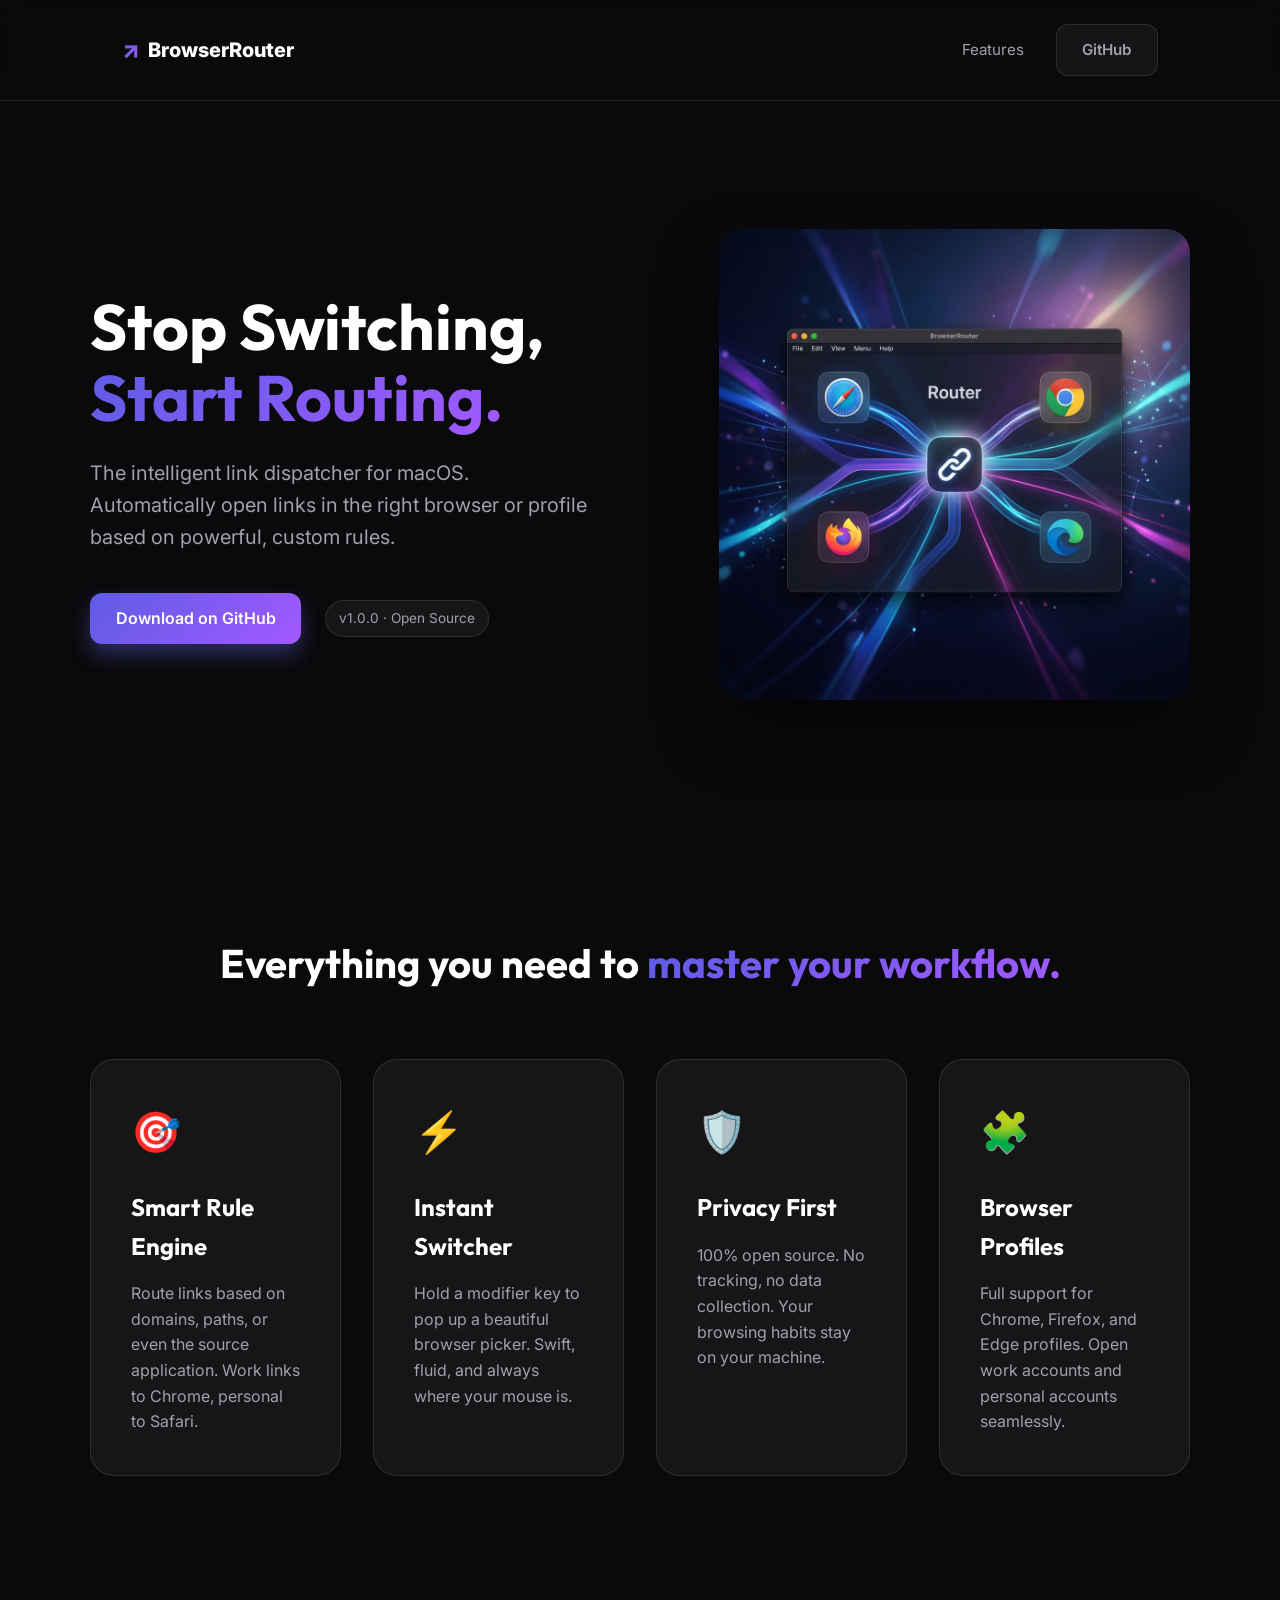
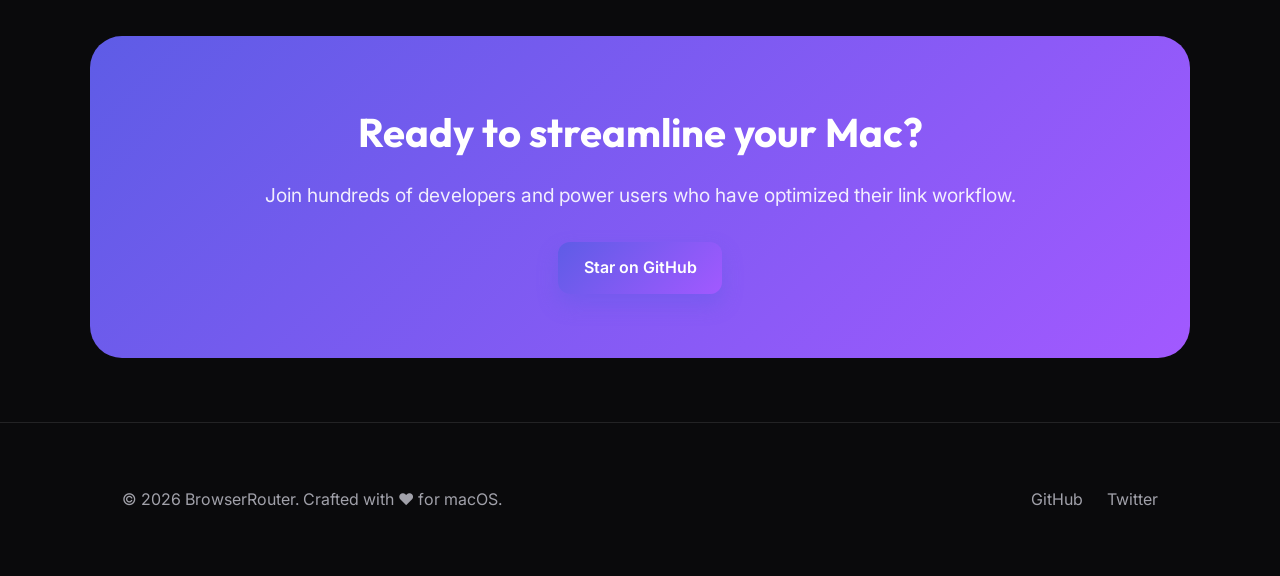
==== website/index.html @ 6621b6cf "Website version 1" ====
<!DOCTYPE html>
<html lang="en">
<head>
    <meta charset="UTF-8">
    <meta name="viewport" content="width=device-width, initial-scale=1.0">
    <title>BrowserRouter - Intelligent Link Routing for macOS</title>
    <meta name="description" content="Stop switching, start routing. BrowserRouter is a powerful macOS utility that automatically distributes links to different browsers based on your rules.">
    <link rel="stylesheet" href="style.css">
    <link rel="preconnect" href="https://fonts.googleapis.com">
    <link rel="preconnect" href="https://fonts.gstatic.com" crossorigin>
    <link href="https://fonts.googleapis.com/css2?family=Inter:wght@400;600;800&family=Outfit:wght@500;700&display=swap" rel="stylesheet">
</head>
<body>
    <header>
        <nav class="container">
            <div class="logo">
                <span class="logo-icon">↗</span>
                <span class="logo-text">BrowserRouter</span>
            </div>
            <div class="nav-links">
                <a href="#features">Features</a>
                <a href="https://github.com/KhalilHsu/browserSwitch" class="btn btn-secondary">GitHub</a>
            </div>
        </nav>
    </header>

    <main>
        <section class="hero container">
            <div class="hero-content">
                <h1>Stop Switching, <span class="gradient-text">Start Routing.</span></h1>
                <p class="lead">The intelligent link dispatcher for macOS. Automatically open links in the right browser or profile based on powerful, custom rules.</p>
                <div class="hero-btns">
                    <a href="https://github.com/KhalilHsu/browserSwitch/releases" class="btn btn-primary">Download on GitHub</a>
                    <span class="version-tag">v1.0.0 · Open Source</span>
                </div>
            </div>
            <div class="hero-image">
                <img src="assets/hero.png" alt="BrowserRouter Concept Illustration" class="floating-img">
            </div>
        </section>

        <section id="features" class="features container">
            <h2 class="section-title">Everything you need to <span class="gradient-text">master your workflow.</span></h2>
            <div class="feature-grid">
                <div class="feature-card">
                    <div class="feature-icon">🎯</div>
                    <h3>Smart Rule Engine</h3>
                    <p>Route links based on domains, paths, or even the source application. Work links to Chrome, personal to Safari.</p>
                </div>
                <div class="feature-card">
                    <div class="feature-icon">⚡</div>
                    <h3>Instant Switcher</h3>
                    <p>Hold a modifier key to pop up a beautiful browser picker. Swift, fluid, and always where your mouse is.</p>
                </div>
                <div class="feature-card">
                    <div class="feature-icon">🛡️</div>
                    <h3>Privacy First</h3>
                    <p>100% open source. No tracking, no data collection. Your browsing habits stay on your machine.</p>
                </div>
                <div class="feature-card">
                    <div class="feature-icon">🧩</div>
                    <h3>Browser Profiles</h3>
                    <p>Full support for Chrome, Firefox, and Edge profiles. Open work accounts and personal accounts seamlessly.</p>
                </div>
            </div>
        </section>

        <section class="cta-banner container">
            <div class="cta-inner">
                <h2>Ready to streamline your Mac?</h2>
                <p>Join hundreds of developers and power users who have optimized their link workflow.</p>
                <a href="https://github.com/KhalilHsu/browserSwitch" class="btn btn-primary">Star on GitHub</a>
            </div>
        </section>
    </main>

    <footer>
        <div class="container footer-content">
            <p>&copy; 2026 BrowserRouter. Crafted with ❤️ for macOS.</p>
            <div class="social-links">
                <a href="https://github.com/KhalilHsu/browserSwitch">GitHub</a>
                <a href="#">Twitter</a>
            </div>
        </div>
    </footer>

    <script src="script.js"></script>
</body>
</html>
---- website/style.css ----
:root {
    --primary: #5e5ce6;
    --primary-glow: rgba(94, 92, 230, 0.4);
    --bg-dark: #0a0a0c;
    --card-bg: rgba(255, 255, 255, 0.05);
    --text-main: #ffffff;
    --text-dim: #a1a1aa;
    --accent-gradient: linear-gradient(135deg, #5e5ce6 0%, #a259ff 100%);
    --glass-border: rgba(255, 255, 255, 0.1);
}

* {
    margin: 0;
    padding: 0;
    box-sizing: border-box;
}

body {
    font-family: 'Inter', -apple-system, BlinkMacSystemFont, sans-serif;
    background-color: var(--bg-dark);
    color: var(--text-main);
    line-height: 1.6;
    overflow-x: hidden;
}

h1, h2, h3 {
    font-family: 'Outfit', sans-serif;
    font-weight: 700;
}

.container {
    max-width: 1100px;
    margin: 0 auto;
    padding: 0 2rem;
}

/* Header & Nav */
header {
    padding: 1.5rem 0;
    position: sticky;
    top: 0;
    z-index: 100;
    background: rgba(10, 10, 12, 0.8);
    backdrop-filter: blur(12px);
    border-bottom: 1px solid var(--glass-border);
}

nav {
    display: flex;
    justify-content: space-between;
    align-items: center;
}

.logo {
    display: flex;
    align-items: center;
    gap: 0.5rem;
    font-weight: 800;
    font-size: 1.25rem;
}

.logo-icon {
    background: var(--accent-gradient);
    -webkit-background-clip: text;
    -webkit-text-fill-color: transparent;
    font-size: 1.5rem;
}

.nav-links {
    display: flex;
    align-items: center;
    gap: 2rem;
}

.nav-links a {
    color: var(--text-dim);
    text-decoration: none;
    font-size: 0.95rem;
    transition: color 0.3s;
}

.nav-links a:hover {
    color: var(--text-main);
}

/* Buttons */
.btn {
    padding: 0.8rem 1.6rem;
    border-radius: 12px;
    font-weight: 600;
    text-decoration: none;
    transition: all 0.3s cubic-bezier(0.4, 0, 0.2, 1);
    display: inline-block;
}

.btn-primary {
    background: var(--accent-gradient);
    color: white;
    box-shadow: 0 10px 20px var(--primary-glow);
}

.btn-primary:hover {
    transform: translateY(-2px);
    box-shadow: 0 15px 30px var(--primary-glow);
}

.btn-secondary {
    background: var(--card-bg);
    border: 1px solid var(--glass-border);
    color: white;
}

.btn-secondary:hover {
    background: rgba(255, 255, 255, 0.1);
}

/* Hero Section */
.hero {
    display: grid;
    grid-template-columns: 1.2fr 1fr;
    align-items: center;
    gap: 4rem;
    padding: 8rem 0;
}

.hero h1 {
    font-size: 4rem;
    line-height: 1.1;
    margin-bottom: 1.5rem;
}

.gradient-text {
    background: var(--accent-gradient);
    -webkit-background-clip: text;
    -webkit-text-fill-color: transparent;
}

.lead {
    font-size: 1.25rem;
    color: var(--text-dim);
    margin-bottom: 2.5rem;
    max-width: 500px;
}

.hero-btns {
    display: flex;
    align-items: center;
    gap: 1.5rem;
}

.version-tag {
    font-size: 0.85rem;
    color: var(--text-dim);
    background: var(--card-bg);
    padding: 0.4rem 0.8rem;
    border-radius: 20px;
    border: 1px solid var(--glass-border);
}

.hero-image img {
    width: 100%;
    border-radius: 24px;
    box-shadow: 0 30px 60px rgba(0,0,0,0.5);
}

.floating-img {
    animation: float 6s ease-in-out infinite;
}

@keyframes float {
    0% { transform: translateY(0px); }
    50% { transform: translateY(-20px); }
    100% { transform: translateY(0px); }
}

/* Features */
.features {
    padding: 6rem 0;
}

.section-title {
    font-size: 2.5rem;
    text-align: center;
    margin-bottom: 4rem;
}

.feature-grid {
    display: grid;
    grid-template-columns: repeat(auto-fit, minmax(250px, 1fr));
    gap: 2rem;
}

.feature-card {
    background: var(--card-bg);
    padding: 2.5rem;
    border-radius: 24px;
    border: 1px solid var(--glass-border);
    transition: all 0.3s;
}

.feature-card:hover {
    background: rgba(255, 255, 255, 0.08);
    border-color: var(--primary);
    transform: translateY(-5px);
}

.feature-icon {
    font-size: 2.5rem;
    margin-bottom: 1.5rem;
}

.feature-card h3 {
    font-size: 1.5rem;
    margin-bottom: 1rem;
}

.feature-card p {
    color: var(--text-dim);
}

/* CTA Banner */
.cta-banner {
    padding: 4rem 0;
}

.cta-inner {
    background: var(--accent-gradient);
    padding: 4rem;
    border-radius: 32px;
    text-align: center;
}

.cta-inner h2 {
    font-size: 2.5rem;
    margin-bottom: 1rem;
}

.cta-inner p {
    margin-bottom: 2rem;
    font-size: 1.2rem;
    opacity: 0.9;
}

/* Footer */
footer {
    padding: 4rem 0;
    border-top: 1px solid var(--glass-border);
    color: var(--text-dim);
}

.footer-content {
    display: flex;
    justify-content: space-between;
    align-items: center;
}

.social-links {
    display: flex;
    gap: 1.5rem;
}

.social-links a {
    color: var(--text-dim);
    text-decoration: none;
    transition: color 0.3s;
}

.social-links a:hover {
    color: var(--text-main);
}

/* Mobile Responsive */
@media (max-width: 768px) {
    .hero {
        grid-template-columns: 1fr;
        text-align: center;
        padding: 4rem 0;
    }
    .hero h1 { font-size: 2.5rem; }
    .lead { margin: 0 auto 2.5rem; }
    .hero-btns { justify-content: center; flex-direction: column; }
    .hero-image { order: -1; }
    .footer-content { flex-direction: column; gap: 1.5rem; text-align: center; }
}
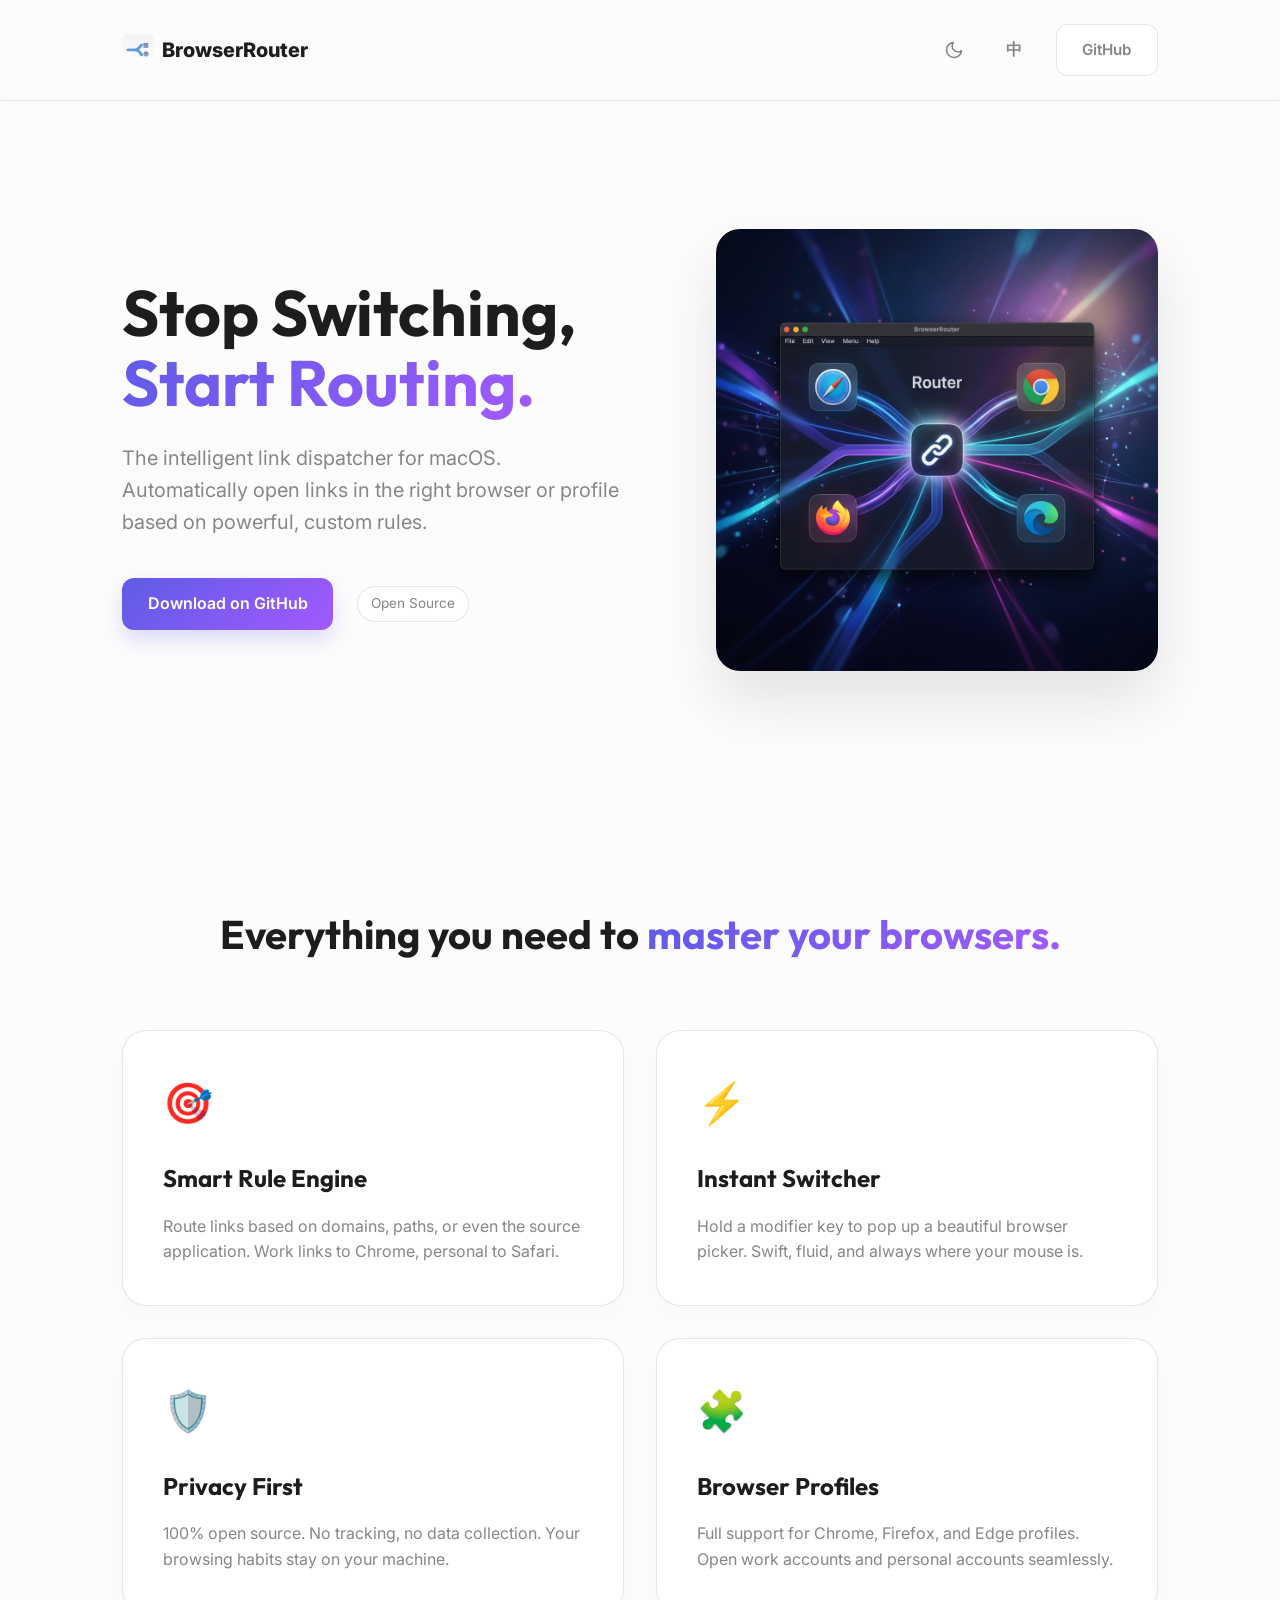
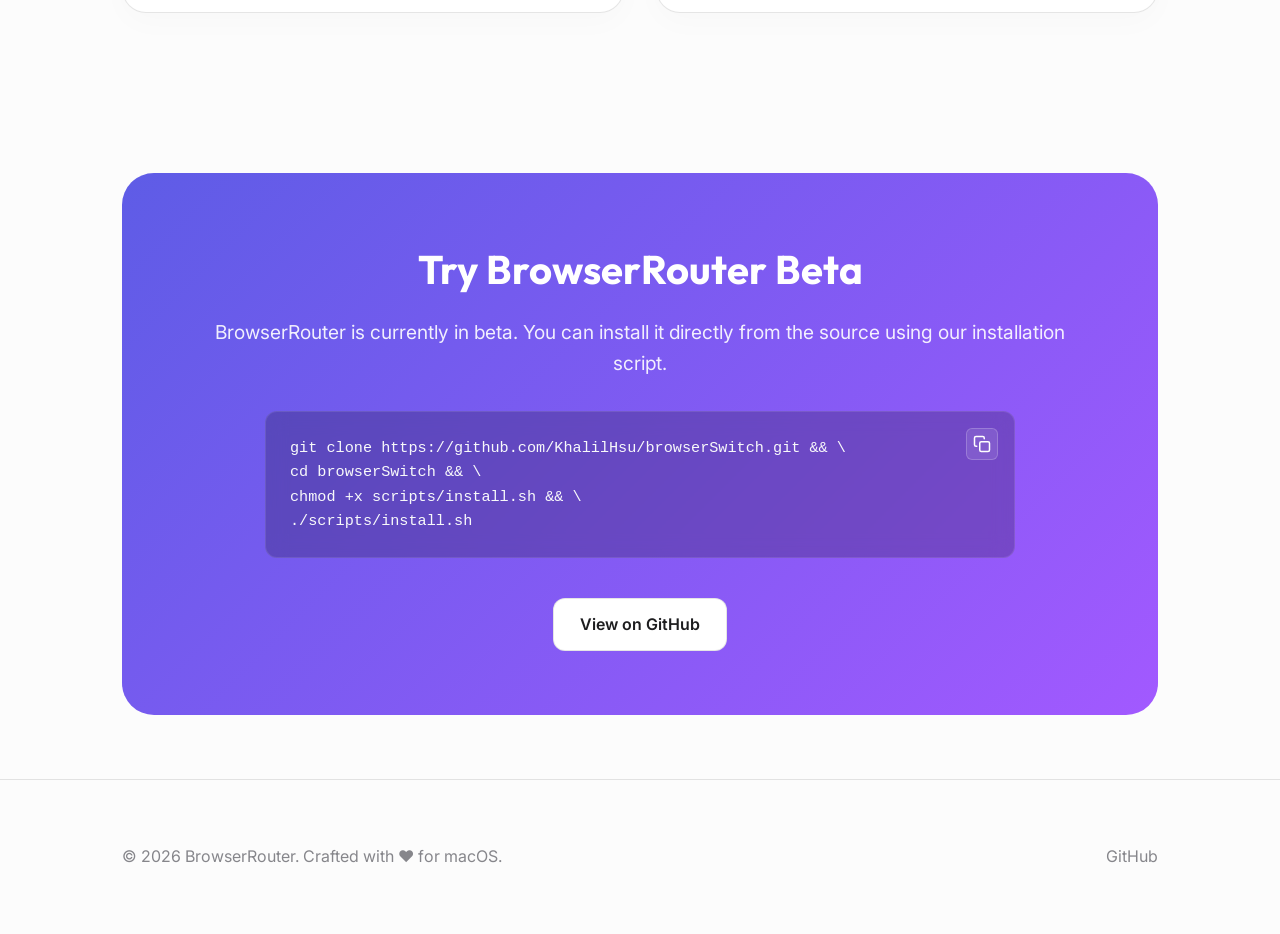
==== commit 33f1a7db: "Update website landing page" ====
--- a/website/index.html
+++ b/website/index.html
@@ -5,7 +5,7 @@
     <meta name="viewport" content="width=device-width, initial-scale=1.0">
     <title>BrowserRouter - Intelligent Link Routing for macOS</title>
     <meta name="description" content="Stop switching, start routing. BrowserRouter is a powerful macOS utility that automatically distributes links to different browsers based on your rules.">
-    <link rel="stylesheet" href="style.css">
+    <link rel="stylesheet" href="style.css?v=16">
     <link rel="preconnect" href="https://fonts.googleapis.com">
     <link rel="preconnect" href="https://fonts.gstatic.com" crossorigin>
     <link href="https://fonts.googleapis.com/css2?family=Inter:wght@400;600;800&family=Outfit:wght@500;700&display=swap" rel="stylesheet">
@@ -14,11 +14,15 @@
     <header>
         <nav class="container">
             <div class="logo">
-                <span class="logo-icon">↗</span>
+                <img src="assets/app-icon.png" alt="BrowserRouter Icon" class="logo-img">
                 <span class="logo-text">BrowserRouter</span>
             </div>
             <div class="nav-links">
-                <a href="#features">Features</a>
+                <button id="theme-toggle" class="control-btn" title="Toggle Theme">
+                    <svg id="moon-icon" xmlns="http://www.w3.org/2000/svg" width="20" height="20" viewBox="0 0 24 24" fill="none" stroke="currentColor" stroke-width="2" stroke-linecap="round" stroke-linejoin="round"><path d="M21 12.79A9 9 0 1 1 11.21 3 7 7 0 0 0 21 12.79z"></path></svg>
+                    <svg id="sun-icon" xmlns="http://www.w3.org/2000/svg" width="20" height="20" viewBox="0 0 24 24" fill="none" stroke="currentColor" stroke-width="2" stroke-linecap="round" stroke-linejoin="round" style="display: none;"><circle cx="12" cy="12" r="5"></circle><line x1="12" y1="1" x2="12" y2="3"></line><line x1="12" y1="21" x2="12" y2="23"></line><line x1="4.22" y1="4.22" x2="5.64" y2="5.64"></line><line x1="18.36" y1="18.36" x2="19.78" y2="19.78"></line><line x1="1" y1="12" x2="3" y2="12"></line><line x1="21" y1="12" x2="23" y2="12"></line><line x1="4.22" y1="19.78" x2="5.64" y2="18.36"></line><line x1="18.36" y1="5.64" x2="19.78" y2="4.22"></line></svg>
+                </button>
+                <button id="lang-toggle" class="control-btn lang-btn" title="Toggle Language">中</button>
                 <a href="https://github.com/KhalilHsu/browserSwitch" class="btn btn-secondary">GitHub</a>
             </div>
         </nav>
@@ -27,11 +31,11 @@
     <main>
         <section class="hero container">
             <div class="hero-content">
-                <h1>Stop Switching, <span class="gradient-text">Start Routing.</span></h1>
-                <p class="lead">The intelligent link dispatcher for macOS. Automatically open links in the right browser or profile based on powerful, custom rules.</p>
+                <h1><span data-i18n="hero-title">Stop Switching,</span> <span class="gradient-text" data-i18n="hero-title-gradient">Start Routing.</span></h1>
+                <p class="lead" data-i18n="hero-desc">The intelligent link dispatcher for macOS. Automatically open links in the right browser or profile based on powerful, custom rules.</p>
                 <div class="hero-btns">
-                    <a href="https://github.com/KhalilHsu/browserSwitch/releases" class="btn btn-primary">Download on GitHub</a>
-                    <span class="version-tag">v1.0.0 · Open Source</span>
+                    <a href="https://github.com/KhalilHsu/browserSwitch/releases" class="btn btn-primary" data-i18n="hero-cta">Download on GitHub</a>
+                    <span class="version-tag" data-i18n="hero-tag">Open Source</span>
                 </div>
             </div>
             <div class="hero-image">
@@ -40,50 +44,58 @@
         </section>
 
         <section id="features" class="features container">
-            <h2 class="section-title">Everything you need to <span class="gradient-text">master your workflow.</span></h2>
+            <h2 class="section-title"><span data-i18n="feature-title">Everything you need to</span> <span class="gradient-text" data-i18n="feature-title-gradient">master your workflow.</span></h2>
             <div class="feature-grid">
                 <div class="feature-card">
                     <div class="feature-icon">🎯</div>
-                    <h3>Smart Rule Engine</h3>
-                    <p>Route links based on domains, paths, or even the source application. Work links to Chrome, personal to Safari.</p>
+                    <h3 data-i18n="feat1-title">Smart Rule Engine</h3>
+                    <p data-i18n="feat1-desc">Route links based on domains, paths, or even the source application. Work links to Chrome, personal to Safari.</p>
                 </div>
                 <div class="feature-card">
                     <div class="feature-icon">⚡</div>
-                    <h3>Instant Switcher</h3>
-                    <p>Hold a modifier key to pop up a beautiful browser picker. Swift, fluid, and always where your mouse is.</p>
+                    <h3 data-i18n="feat2-title">Instant Switcher</h3>
+                    <p data-i18n="feat2-desc">Hold a modifier key to pop up a beautiful browser picker. Swift, fluid, and always where your mouse is.</p>
                 </div>
                 <div class="feature-card">
                     <div class="feature-icon">🛡️</div>
-                    <h3>Privacy First</h3>
-                    <p>100% open source. No tracking, no data collection. Your browsing habits stay on your machine.</p>
+                    <h3 data-i18n="feat3-title">Privacy First</h3>
+                    <p data-i18n="feat3-desc">100% open source. No tracking, no data collection. Your browsing habits stay on your machine.</p>
                 </div>
                 <div class="feature-card">
                     <div class="feature-icon">🧩</div>
-                    <h3>Browser Profiles</h3>
-                    <p>Full support for Chrome, Firefox, and Edge profiles. Open work accounts and personal accounts seamlessly.</p>
+                    <h3 data-i18n="feat4-title">Browser Profiles</h3>
+                    <p data-i18n="feat4-desc">Full support for Chrome, Firefox, and Edge profiles. Open work accounts and personal accounts seamlessly.</p>
                 </div>
             </div>
         </section>
 
         <section class="cta-banner container">
             <div class="cta-inner">
-                <h2>Ready to streamline your Mac?</h2>
-                <p>Join hundreds of developers and power users who have optimized their link workflow.</p>
-                <a href="https://github.com/KhalilHsu/browserSwitch" class="btn btn-primary">Star on GitHub</a>
+                <h2 data-i18n="cta-title">Try BrowserRouter Beta</h2>
+                <p data-i18n="cta-desc">BrowserRouter is currently in beta. You can install it directly from the source using our installation script.</p>
+                <div class="code-box">
+                    <button class="copy-btn" title="Copy to clipboard" id="copy-install-cmd">
+                        <svg xmlns="http://www.w3.org/2000/svg" width="18" height="18" viewBox="0 0 24 24" fill="none" stroke="currentColor" stroke-width="2" stroke-linecap="round" stroke-linejoin="round"><rect x="9" y="9" width="13" height="13" rx="2" ry="2"></rect><path d="M5 15H4a2 2 0 0 1-2-2V4a2 2 0 0 1 2-2h9a2 2 0 0 1 2 2v1"></path></svg>
+                    </button>
+                    <code id="install-cmd">git clone https://github.com/KhalilHsu/browserSwitch.git && \
+cd browserSwitch && \
+chmod +x scripts/install.sh && \
+./scripts/install.sh</code>
+                </div>
+                <a href="https://github.com/KhalilHsu/browserSwitch" class="btn btn-secondary" style="margin-top: 1rem;" data-i18n="cta-btn">View on GitHub</a>
             </div>
         </section>
     </main>
 
     <footer>
         <div class="container footer-content">
-            <p>&copy; 2026 BrowserRouter. Crafted with ❤️ for macOS.</p>
+            <p data-i18n="footer-text">&copy; 2026 BrowserRouter. Crafted with ❤️ for macOS.</p>
             <div class="social-links">
                 <a href="https://github.com/KhalilHsu/browserSwitch">GitHub</a>
-                <a href="#">Twitter</a>
             </div>
         </div>
     </footer>
 
-    <script src="script.js"></script>
+    <script src="script.js?v=19"></script>
 </body>
 </html>
--- a/website/style.css
+++ b/website/style.css
@@ -3,10 +3,25 @@
     --primary-glow: rgba(94, 92, 230, 0.4);
     --bg-dark: #0a0a0c;
     --card-bg: rgba(255, 255, 255, 0.05);
+    --card-hover: rgba(255, 255, 255, 0.08);
     --text-main: #ffffff;
     --text-dim: #a1a1aa;
     --accent-gradient: linear-gradient(135deg, #5e5ce6 0%, #a259ff 100%);
     --glass-border: rgba(255, 255, 255, 0.1);
+    --header-bg: rgba(10, 10, 12, 0.8);
+    --shadow-color: rgba(0,0,0,0.5);
+}
+
+:root[data-theme="light"] {
+    --bg-dark: #fcfcfc;
+    --card-bg: #ffffff;
+    --card-hover: #f5f5f7;
+    --text-main: #1d1d1f;
+    --text-dim: #86868b;
+    --glass-border: rgba(0, 0, 0, 0.1);
+    --header-bg: rgba(252, 252, 252, 0.8);
+    --primary-glow: rgba(94, 92, 230, 0.2);
+    --shadow-color: rgba(0,0,0,0.1);
 }
 
 * {
@@ -21,6 +36,7 @@
     color: var(--text-main);
     line-height: 1.6;
     overflow-x: hidden;
+    transition: background-color 0.3s ease, color 0.3s ease;
 }
 
 h1, h2, h3 {
@@ -31,7 +47,8 @@
 .container {
     max-width: 1100px;
     margin: 0 auto;
-    padding: 0 2rem;
+    padding-left: 2rem;
+    padding-right: 2rem;
 }
 
 /* Header & Nav */
@@ -40,9 +57,11 @@
     position: sticky;
     top: 0;
     z-index: 100;
-    background: rgba(10, 10, 12, 0.8);
+    background: var(--header-bg);
     backdrop-filter: blur(12px);
+    -webkit-backdrop-filter: blur(12px);
     border-bottom: 1px solid var(--glass-border);
+    transition: background-color 0.3s ease, border-color 0.3s ease;
 }
 
 nav {
@@ -59,17 +78,16 @@
     font-size: 1.25rem;
 }
 
-.logo-icon {
-    background: var(--accent-gradient);
-    -webkit-background-clip: text;
-    -webkit-text-fill-color: transparent;
-    font-size: 1.5rem;
+.logo-img {
+    width: 32px;
+    height: 32px;
+    object-fit: contain;
 }
 
 .nav-links {
     display: flex;
     align-items: center;
-    gap: 2rem;
+    gap: 1.5rem;
 }
 
 .nav-links a {
@@ -81,6 +99,33 @@
 
 .nav-links a:hover {
     color: var(--text-main);
+}
+
+/* Controls (Theme & Lang) */
+.control-btn {
+    background: transparent;
+    border: none;
+    color: var(--text-dim);
+    cursor: pointer;
+    display: flex;
+    align-items: center;
+    justify-content: center;
+    padding: 0.5rem;
+    border-radius: 8px;
+    transition: all 0.2s;
+}
+
+.control-btn:hover {
+    color: var(--text-main);
+    background: var(--card-bg);
+}
+
+.lang-btn {
+    font-family: 'Outfit', sans-serif;
+    font-weight: 700;
+    font-size: 1rem;
+    width: 36px;
+    height: 36px;
 }
 
 /* Buttons */
@@ -107,11 +152,11 @@
 .btn-secondary {
     background: var(--card-bg);
     border: 1px solid var(--glass-border);
-    color: white;
+    color: var(--text-main);
 }
 
 .btn-secondary:hover {
-    background: rgba(255, 255, 255, 0.1);
+    background: var(--card-hover);
 }
 
 /* Hero Section */
@@ -120,7 +165,8 @@
     grid-template-columns: 1.2fr 1fr;
     align-items: center;
     gap: 4rem;
-    padding: 8rem 0;
+    padding-top: 8rem;
+    padding-bottom: 8rem;
 }
 
 .hero h1 {
@@ -160,7 +206,8 @@
 .hero-image img {
     width: 100%;
     border-radius: 24px;
-    box-shadow: 0 30px 60px rgba(0,0,0,0.5);
+    box-shadow: 0 30px 60px var(--shadow-color);
+    transition: box-shadow 0.3s ease;
 }
 
 .floating-img {
@@ -175,7 +222,8 @@
 
 /* Features */
 .features {
-    padding: 6rem 0;
+    padding-top: 6rem;
+    padding-bottom: 6rem;
 }
 
 .section-title {
@@ -186,7 +234,7 @@
 
 .feature-grid {
     display: grid;
-    grid-template-columns: repeat(auto-fit, minmax(250px, 1fr));
+    grid-template-columns: repeat(2, 1fr);
     gap: 2rem;
 }
 
@@ -196,10 +244,11 @@
     border-radius: 24px;
     border: 1px solid var(--glass-border);
     transition: all 0.3s;
+    box-shadow: 0 10px 30px rgba(0,0,0,0.02);
 }
 
 .feature-card:hover {
-    background: rgba(255, 255, 255, 0.08);
+    background: var(--card-hover);
     border-color: var(--primary);
     transform: translateY(-5px);
 }
@@ -220,7 +269,8 @@
 
 /* CTA Banner */
 .cta-banner {
-    padding: 4rem 0;
+    padding-top: 4rem;
+    padding-bottom: 4rem;
 }
 
 .cta-inner {
@@ -228,6 +278,7 @@
     padding: 4rem;
     border-radius: 32px;
     text-align: center;
+    color: white;
 }
 
 .cta-inner h2 {
@@ -241,6 +292,57 @@
     opacity: 0.9;
 }
 
+.code-box {
+    position: relative;
+    background: rgba(0, 0, 0, 0.2);
+    border: 1px solid rgba(255, 255, 255, 0.1);
+    border-radius: 12px;
+    padding: 1.5rem;
+    padding-right: 3.5rem;
+    margin: 0 auto 1.5rem auto;
+    max-width: 750px;
+    text-align: left;
+    backdrop-filter: blur(10px);
+    -webkit-backdrop-filter: blur(10px);
+}
+
+.code-box code {
+    font-family: ui-monospace, SFMono-Regular, Consolas, "Liberation Mono", Menlo, monospace;
+    font-size: 0.95rem;
+    color: #f8f9fa;
+    white-space: pre-wrap;
+    word-break: break-all;
+    line-height: 1.6;
+    display: block;
+}
+
+.copy-btn {
+    position: absolute;
+    top: 1rem;
+    right: 1rem;
+    background: rgba(255,255,255,0.1);
+    border: 1px solid rgba(255,255,255,0.2);
+    color: white;
+    width: 32px;
+    height: 32px;
+    border-radius: 6px;
+    display: flex;
+    align-items: center;
+    justify-content: center;
+    cursor: pointer;
+    transition: all 0.2s;
+}
+
+.copy-btn:hover {
+    background: rgba(255,255,255,0.2);
+    transform: scale(1.05);
+}
+
+.copy-btn.copied {
+    background: #34c759;
+    border-color: #34c759;
+}
+
 /* Footer */
 footer {
     padding: 4rem 0;
@@ -271,14 +373,62 @@
 
 /* Mobile Responsive */
 @media (max-width: 768px) {
+    .container {
+        padding-left: 1.5rem;
+        padding-right: 1.5rem;
+    }
+    
     .hero {
         grid-template-columns: 1fr;
         text-align: center;
-        padding: 4rem 0;
-    }
-    .hero h1 { font-size: 2.5rem; }
-    .lead { margin: 0 auto 2.5rem; }
-    .hero-btns { justify-content: center; flex-direction: column; }
-    .hero-image { order: -1; }
-    .footer-content { flex-direction: column; gap: 1.5rem; text-align: center; }
-}
+        padding-top: 3rem;
+        padding-bottom: 3rem;
+    }
+    
+    .hero h1 { 
+        font-size: 2.2rem; 
+    }
+    
+    .lead { 
+        margin: 0 auto 2.5rem; 
+        font-size: 1.1rem;
+    }
+    
+    .feature-grid {
+        grid-template-columns: 1fr;
+    }
+    
+    .hero-btns { 
+        justify-content: center; 
+        flex-direction: column; 
+        width: 100%;
+    }
+    
+    .hero-btns .btn {
+        width: 100%;
+        text-align: center;
+    }
+    
+    .hero-image { 
+        order: -1; 
+        margin-bottom: 2rem;
+    }
+    
+    .cta-inner {
+        padding: 2.5rem 1.5rem; /* Drastically reduce padding on mobile to prevent overflow */
+    }
+    
+    .cta-inner h2 {
+        font-size: 1.8rem;
+    }
+    
+    .footer-content { 
+        flex-direction: column; 
+        gap: 1.5rem; 
+        text-align: center; 
+    }
+    
+    .nav-links { 
+        gap: 0.8rem; 
+    }
+}
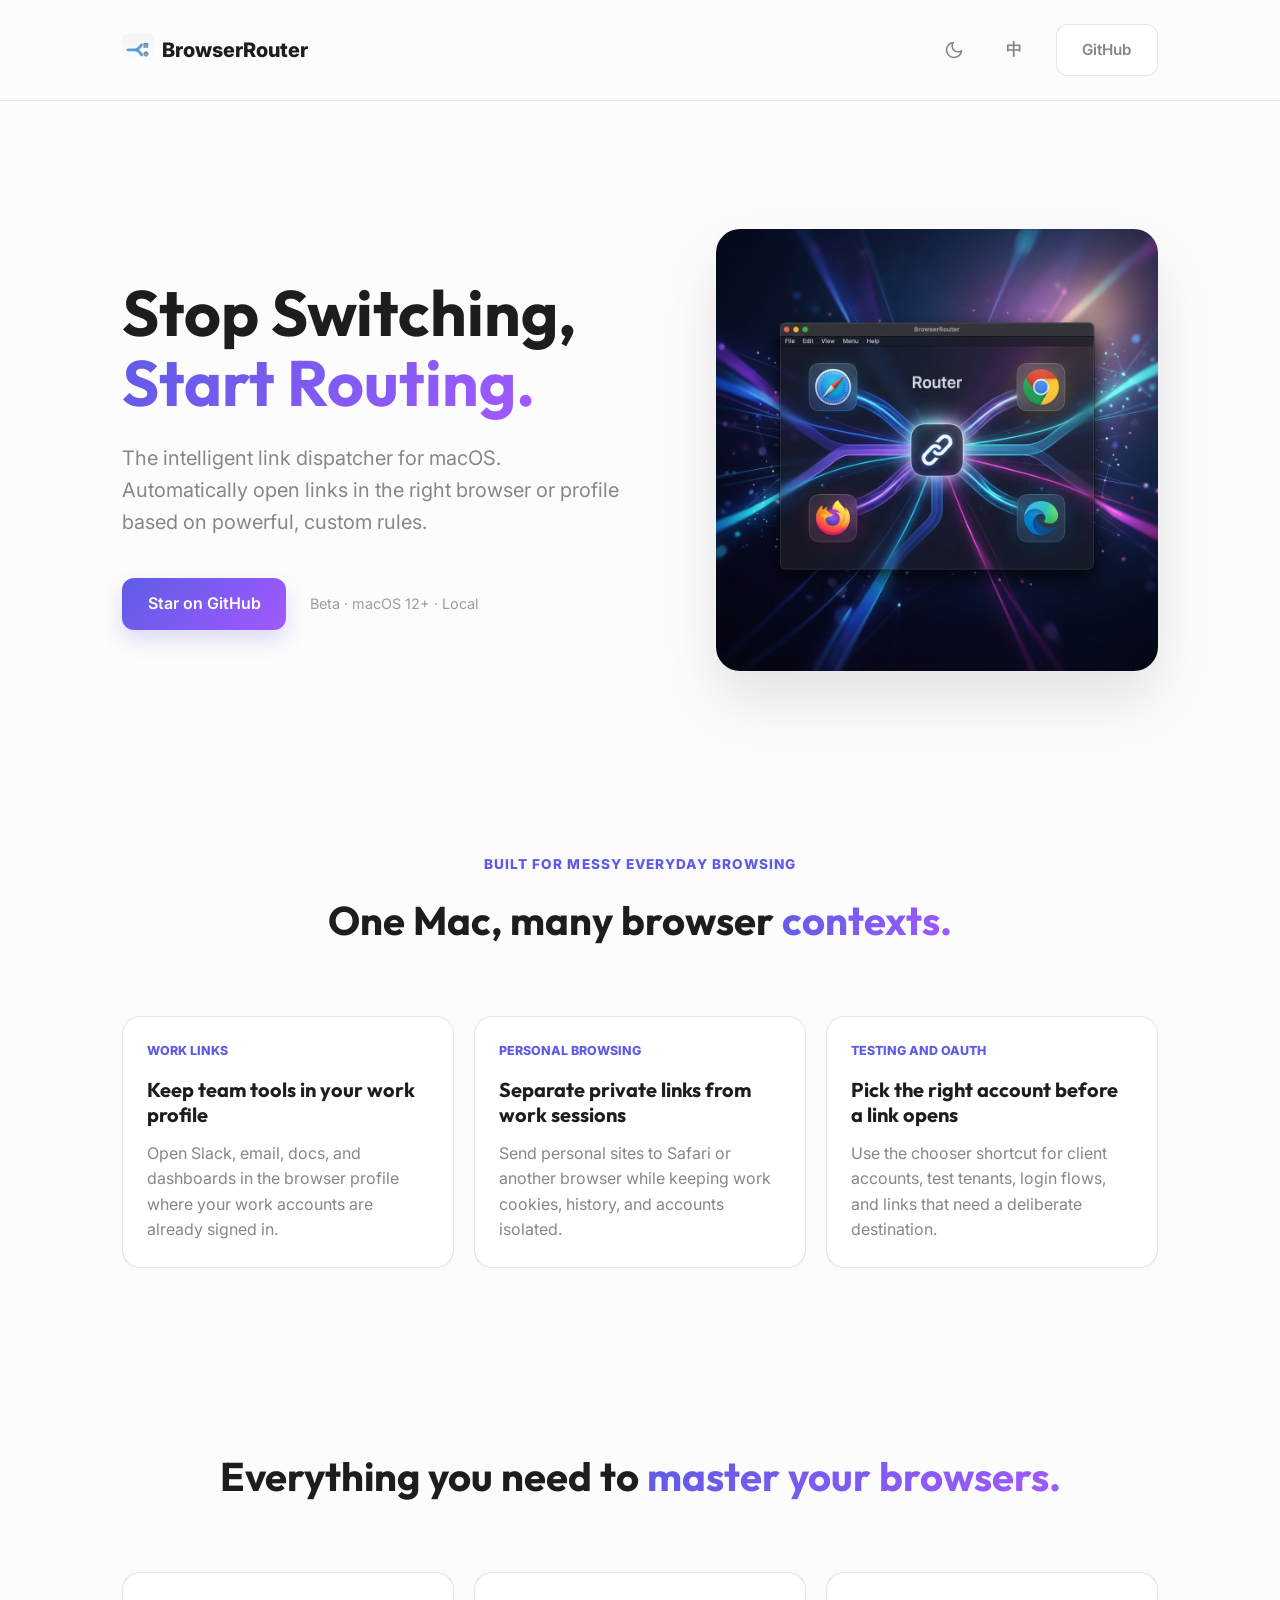
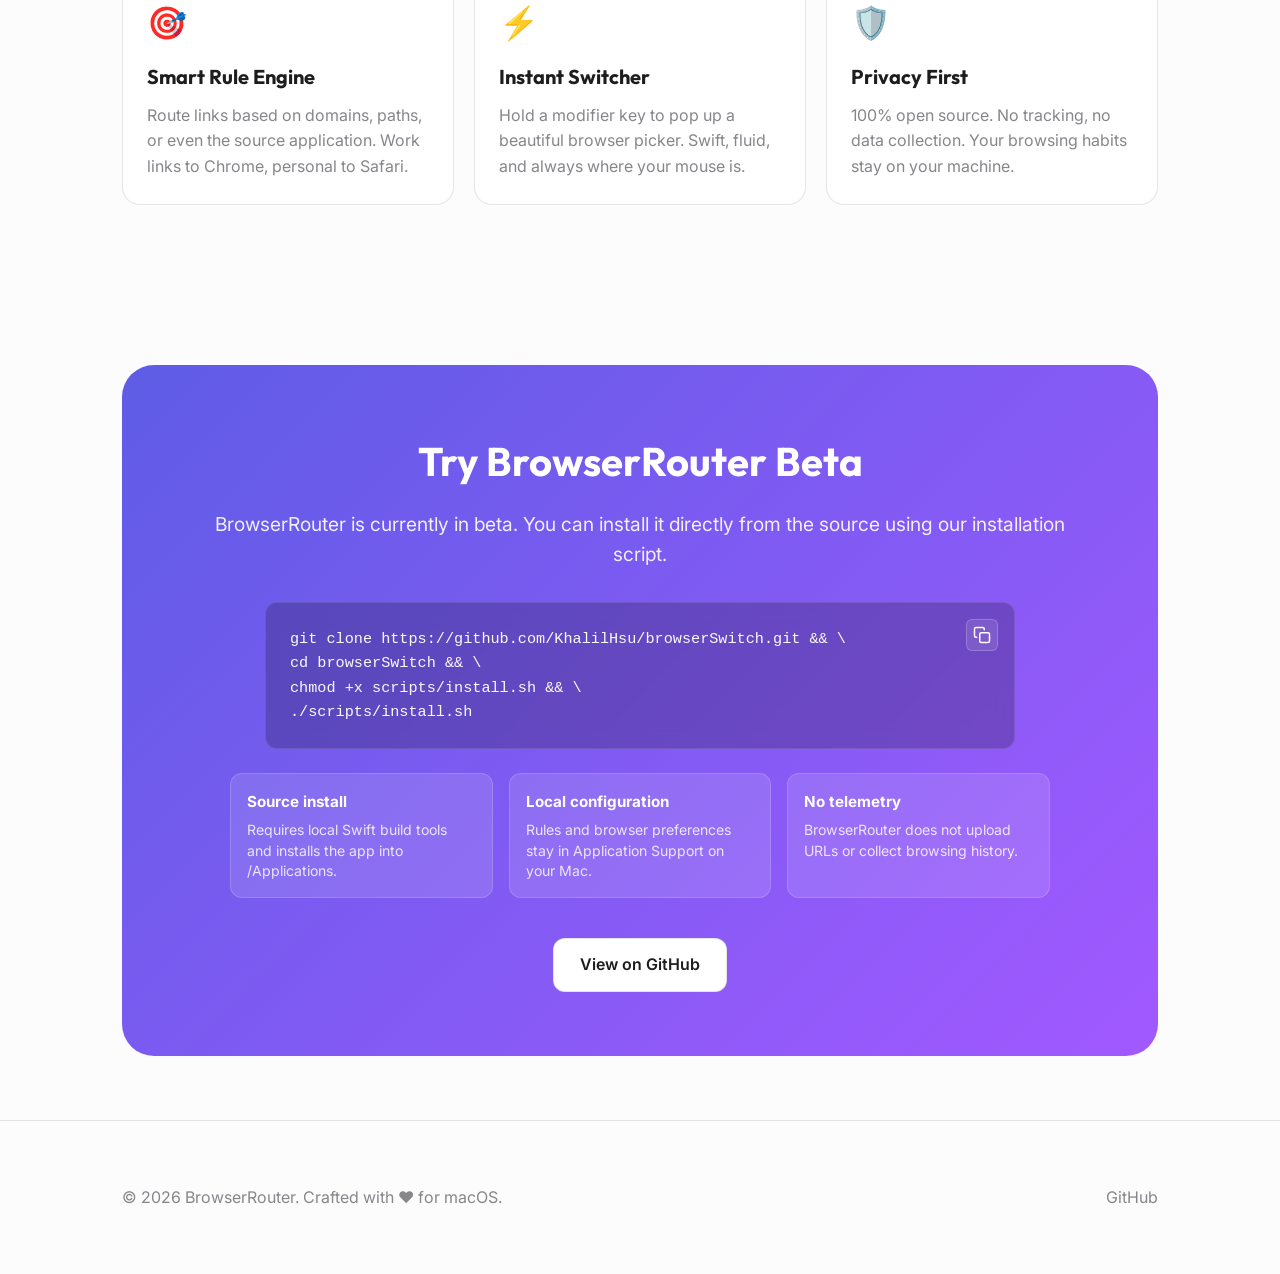
==== commit 9d10a67a: "feat(website): 优化网站 UI 与交互逻辑，新增用例展示与安装说明" ====
--- a/website/index.html
+++ b/website/index.html
@@ -3,12 +3,55 @@
 <head>
     <meta charset="UTF-8">
     <meta name="viewport" content="width=device-width, initial-scale=1.0">
-    <title>BrowserRouter - Intelligent Link Routing for macOS</title>
-    <meta name="description" content="Stop switching, start routing. BrowserRouter is a powerful macOS utility that automatically distributes links to different browsers based on your rules.">
-    <link rel="stylesheet" href="style.css?v=16">
+    <title>BrowserRouter - Route Every Link to the Right Browser on macOS</title>
+    <meta name="description" content="BrowserRouter is a local-first macOS link router that opens work, personal, OAuth, and testing links in the right browser or profile using custom rules.">
+    <meta name="application-name" content="BrowserRouter">
+    <meta name="apple-mobile-web-app-title" content="BrowserRouter">
+    <meta name="theme-color" content="#0a0a0c">
+    <meta name="robots" content="index, follow">
+    <link rel="canonical" href="https://khalilhsu.github.io/browserSwitch/">
+    
+    <!-- Open Graph / Facebook -->
+    <meta property="og:type" content="website">
+    <meta property="og:url" content="https://khalilhsu.github.io/browserSwitch/">
+    <meta property="og:site_name" content="BrowserRouter">
+    <meta property="og:title" content="BrowserRouter - Route Every Link to the Right Browser on macOS">
+    <meta property="og:description" content="A local-first macOS utility for opening links in the right browser or profile based on your rules. Built for work, personal, testing, and account-separated workflows.">
+    <meta property="og:image" content="https://khalilhsu.github.io/browserSwitch/assets/hero.jpg">
+    <meta property="og:image:width" content="1024">
+    <meta property="og:image:height" content="1024">
+    <meta property="og:image:alt" content="BrowserRouter routes links to Safari, Chrome, Firefox, and Edge.">
+
+    <!-- Twitter -->
+    <meta property="twitter:card" content="summary_large_image">
+    <meta property="twitter:url" content="https://khalilhsu.github.io/browserSwitch/">
+    <meta property="twitter:title" content="BrowserRouter - Route Every Link to the Right Browser on macOS">
+    <meta property="twitter:description" content="Open work, personal, OAuth, and testing links in the right macOS browser or profile with local custom rules.">
+    <meta property="twitter:image" content="https://khalilhsu.github.io/browserSwitch/assets/hero.jpg">
+    <meta property="twitter:image:alt" content="BrowserRouter routes links to Safari, Chrome, Firefox, and Edge.">
+
+    <!-- Favicon -->
+    <link rel="icon" type="image/png" href="assets/app-icon.png">
+    <link rel="apple-touch-icon" href="assets/app-icon.png">
+
+    <link rel="stylesheet" href="style.css?v=23">
     <link rel="preconnect" href="https://fonts.googleapis.com">
     <link rel="preconnect" href="https://fonts.gstatic.com" crossorigin>
     <link href="https://fonts.googleapis.com/css2?family=Inter:wght@400;600;800&family=Outfit:wght@500;700&display=swap" rel="stylesheet">
+    <script type="application/ld+json">
+    {
+        "@context": "https://schema.org",
+        "@type": "SoftwareApplication",
+        "name": "BrowserRouter",
+        "applicationCategory": "UtilitiesApplication",
+        "operatingSystem": "macOS 12 or newer",
+        "description": "A local-first macOS utility that routes links to the right browser or browser profile using custom rules.",
+        "url": "https://khalilhsu.github.io/browserSwitch/",
+        "codeRepository": "https://github.com/KhalilHsu/browserSwitch",
+        "license": "https://github.com/KhalilHsu/browserSwitch/blob/main/LICENSE",
+        "softwareVersion": "Beta"
+    }
+    </script>
 </head>
 <body>
     <header>
@@ -34,12 +77,34 @@
                 <h1><span data-i18n="hero-title">Stop Switching,</span> <span class="gradient-text" data-i18n="hero-title-gradient">Start Routing.</span></h1>
                 <p class="lead" data-i18n="hero-desc">The intelligent link dispatcher for macOS. Automatically open links in the right browser or profile based on powerful, custom rules.</p>
                 <div class="hero-btns">
-                    <a href="https://github.com/KhalilHsu/browserSwitch/releases" class="btn btn-primary" data-i18n="hero-cta">Download on GitHub</a>
-                    <span class="version-tag" data-i18n="hero-tag">Open Source</span>
+                    <a href="https://github.com/KhalilHsu/browserSwitch" class="btn btn-primary" data-i18n="hero-cta">Star on GitHub</a>
+                    <span class="version-tag" data-i18n="hero-tag">Open Source · Beta · macOS 12+ · Local only</span>
                 </div>
             </div>
             <div class="hero-image">
-                <img src="assets/hero.png" alt="BrowserRouter Concept Illustration" class="floating-img">
+                <img src="assets/hero.jpg" alt="BrowserRouter Concept Illustration" class="floating-img">
+            </div>
+        </section>
+
+        <section class="use-cases container" aria-labelledby="use-cases-title">
+            <div class="section-kicker" data-i18n="use-kicker">Built for messy everyday browsing</div>
+            <h2 id="use-cases-title" class="section-title"><span data-i18n="use-title">One Mac, many browser</span> <span class="gradient-text" data-i18n="use-title-gradient">contexts.</span></h2>
+            <div class="use-case-grid">
+                <div class="use-case-card">
+                    <span class="use-case-label" data-i18n="use1-label">Work links</span>
+                    <h3 data-i18n="use1-title">Keep team tools in your work profile</h3>
+                    <p data-i18n="use1-desc">Open Slack, email, docs, and dashboards in the browser profile where your work accounts are already signed in.</p>
+                </div>
+                <div class="use-case-card">
+                    <span class="use-case-label" data-i18n="use2-label">Personal browsing</span>
+                    <h3 data-i18n="use2-title">Separate private links from work sessions</h3>
+                    <p data-i18n="use2-desc">Send personal sites to Safari or another browser while keeping work cookies, history, and accounts isolated.</p>
+                </div>
+                <div class="use-case-card">
+                    <span class="use-case-label" data-i18n="use3-label">Testing and OAuth</span>
+                    <h3 data-i18n="use3-title">Pick the right account before a link opens</h3>
+                    <p data-i18n="use3-desc">Use the chooser shortcut for client accounts, test tenants, login flows, and links that need a deliberate destination.</p>
+                </div>
             </div>
         </section>
 
@@ -61,11 +126,6 @@
                     <h3 data-i18n="feat3-title">Privacy First</h3>
                     <p data-i18n="feat3-desc">100% open source. No tracking, no data collection. Your browsing habits stay on your machine.</p>
                 </div>
-                <div class="feature-card">
-                    <div class="feature-icon">🧩</div>
-                    <h3 data-i18n="feat4-title">Browser Profiles</h3>
-                    <p data-i18n="feat4-desc">Full support for Chrome, Firefox, and Edge profiles. Open work accounts and personal accounts seamlessly.</p>
-                </div>
             </div>
         </section>
 
@@ -82,6 +142,20 @@
 chmod +x scripts/install.sh && \
 ./scripts/install.sh</code>
                 </div>
+                <div class="install-notes">
+                    <div class="install-note">
+                        <strong data-i18n="install1-title">Source install</strong>
+                        <span data-i18n="install1-desc">Requires local Swift build tools and installs the app into /Applications.</span>
+                    </div>
+                    <div class="install-note">
+                        <strong data-i18n="install2-title">Local configuration</strong>
+                        <span data-i18n="install2-desc">Rules and browser preferences stay in Application Support on your Mac.</span>
+                    </div>
+                    <div class="install-note">
+                        <strong data-i18n="install3-title">No telemetry</strong>
+                        <span data-i18n="install3-desc">BrowserRouter does not upload URLs or collect browsing history.</span>
+                    </div>
+                </div>
                 <a href="https://github.com/KhalilHsu/browserSwitch" class="btn btn-secondary" style="margin-top: 1rem;" data-i18n="cta-btn">View on GitHub</a>
             </div>
         </section>
@@ -96,6 +170,6 @@
         </div>
     </footer>
 
-    <script src="script.js?v=19"></script>
+    <script src="script.js?v=23"></script>
 </body>
 </html>
--- a/website/style.css
+++ b/website/style.css
@@ -30,6 +30,11 @@
     box-sizing: border-box;
 }
 
+html {
+    scroll-behavior: smooth;
+    scroll-padding-top: 100px;
+}
+
 body {
     font-family: 'Inter', -apple-system, BlinkMacSystemFont, sans-serif;
     background-color: var(--bg-dark);
@@ -195,12 +200,9 @@
 }
 
 .version-tag {
-    font-size: 0.85rem;
-    color: var(--text-dim);
-    background: var(--card-bg);
-    padding: 0.4rem 0.8rem;
-    border-radius: 20px;
-    border: 1px solid var(--glass-border);
+    font-size: 0.9rem;
+    color: var(--text-dim);
+    opacity: 0.8;
 }
 
 .hero-image img {
@@ -221,6 +223,61 @@
 }
 
 /* Features */
+.use-cases {
+    padding-top: 3rem;
+    padding-bottom: 5rem;
+}
+
+.section-kicker {
+    color: var(--primary);
+    font-size: 0.85rem;
+    font-weight: 800;
+    letter-spacing: 0.08em;
+    margin-bottom: 0.75rem;
+    text-align: center;
+    text-transform: uppercase;
+}
+
+.use-case-grid {
+    display: grid;
+    grid-template-columns: repeat(3, 1fr);
+    gap: 1.25rem;
+}
+
+.use-case-card {
+    background: var(--card-bg);
+    border: 1px solid var(--glass-border);
+    border-radius: 18px;
+    padding: 1.5rem;
+    min-height: 230px;
+    transition: background-color 0.3s ease, border-color 0.3s ease, transform 0.3s ease;
+}
+
+.use-case-card:hover {
+    background: var(--card-hover);
+    border-color: rgba(94, 92, 230, 0.5);
+    transform: translateY(-3px);
+}
+
+.use-case-label {
+    color: var(--primary);
+    display: block;
+    font-size: 0.78rem;
+    font-weight: 800;
+    margin-bottom: 1rem;
+    text-transform: uppercase;
+}
+
+.use-case-card h3 {
+    font-size: 1.25rem;
+    line-height: 1.25;
+    margin-bottom: 0.85rem;
+}
+
+.use-case-card p {
+    color: var(--text-dim);
+}
+
 .features {
     padding-top: 6rem;
     padding-bottom: 6rem;
@@ -234,17 +291,16 @@
 
 .feature-grid {
     display: grid;
-    grid-template-columns: repeat(2, 1fr);
-    gap: 2rem;
+    grid-template-columns: repeat(3, 1fr);
+    gap: 1.25rem;
 }
 
 .feature-card {
     background: var(--card-bg);
-    padding: 2.5rem;
-    border-radius: 24px;
+    padding: 1.5rem;
+    border-radius: 18px;
     border: 1px solid var(--glass-border);
     transition: all 0.3s;
-    box-shadow: 0 10px 30px rgba(0,0,0,0.02);
 }
 
 .feature-card:hover {
@@ -254,13 +310,14 @@
 }
 
 .feature-icon {
-    font-size: 2.5rem;
-    margin-bottom: 1.5rem;
+    font-size: 2rem;
+    margin-bottom: 1rem;
 }
 
 .feature-card h3 {
-    font-size: 1.5rem;
-    margin-bottom: 1rem;
+    font-size: 1.25rem;
+    line-height: 1.25;
+    margin-bottom: 0.85rem;
 }
 
 .feature-card p {
@@ -316,6 +373,39 @@
     display: block;
 }
 
+.install-notes {
+    display: grid;
+    grid-template-columns: repeat(3, 1fr);
+    gap: 1rem;
+    margin: 0 auto 1.5rem auto;
+    max-width: 820px;
+    text-align: left;
+}
+
+.install-note {
+    background: rgba(255, 255, 255, 0.12);
+    border: 1px solid rgba(255, 255, 255, 0.16);
+    border-radius: 12px;
+    padding: 1rem;
+}
+
+.install-note strong,
+.install-note span {
+    display: block;
+}
+
+.install-note strong {
+    color: white;
+    font-size: 0.95rem;
+    margin-bottom: 0.35rem;
+}
+
+.install-note span {
+    color: rgba(255, 255, 255, 0.82);
+    font-size: 0.88rem;
+    line-height: 1.45;
+}
+
 .copy-btn {
     position: absolute;
     top: 1rem;
@@ -397,6 +487,24 @@
     .feature-grid {
         grid-template-columns: 1fr;
     }
+
+    .use-cases {
+        padding-top: 2rem;
+        padding-bottom: 3rem;
+    }
+
+    .section-title {
+        font-size: 2rem;
+    }
+
+    .use-case-grid,
+    .install-notes {
+        grid-template-columns: 1fr;
+    }
+
+    .use-case-card {
+        min-height: auto;
+    }
     
     .hero-btns { 
         justify-content: center; 
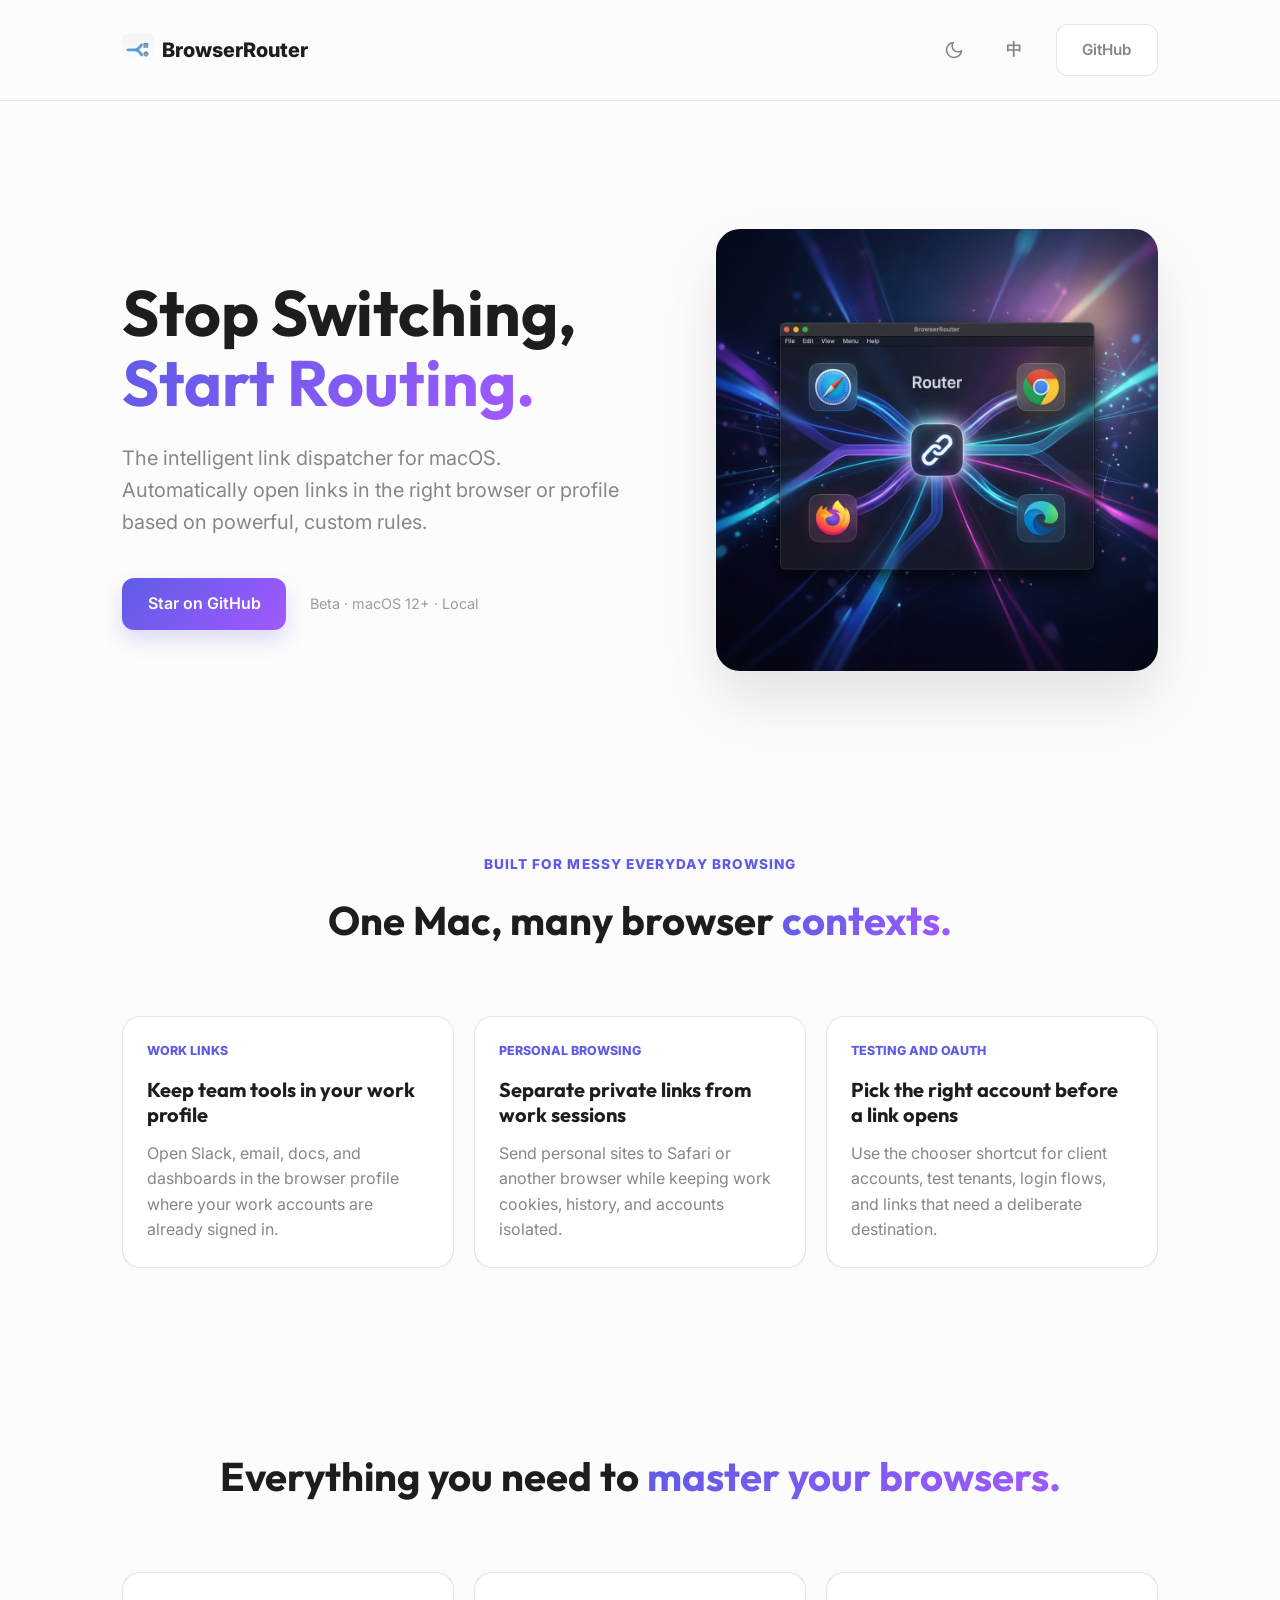
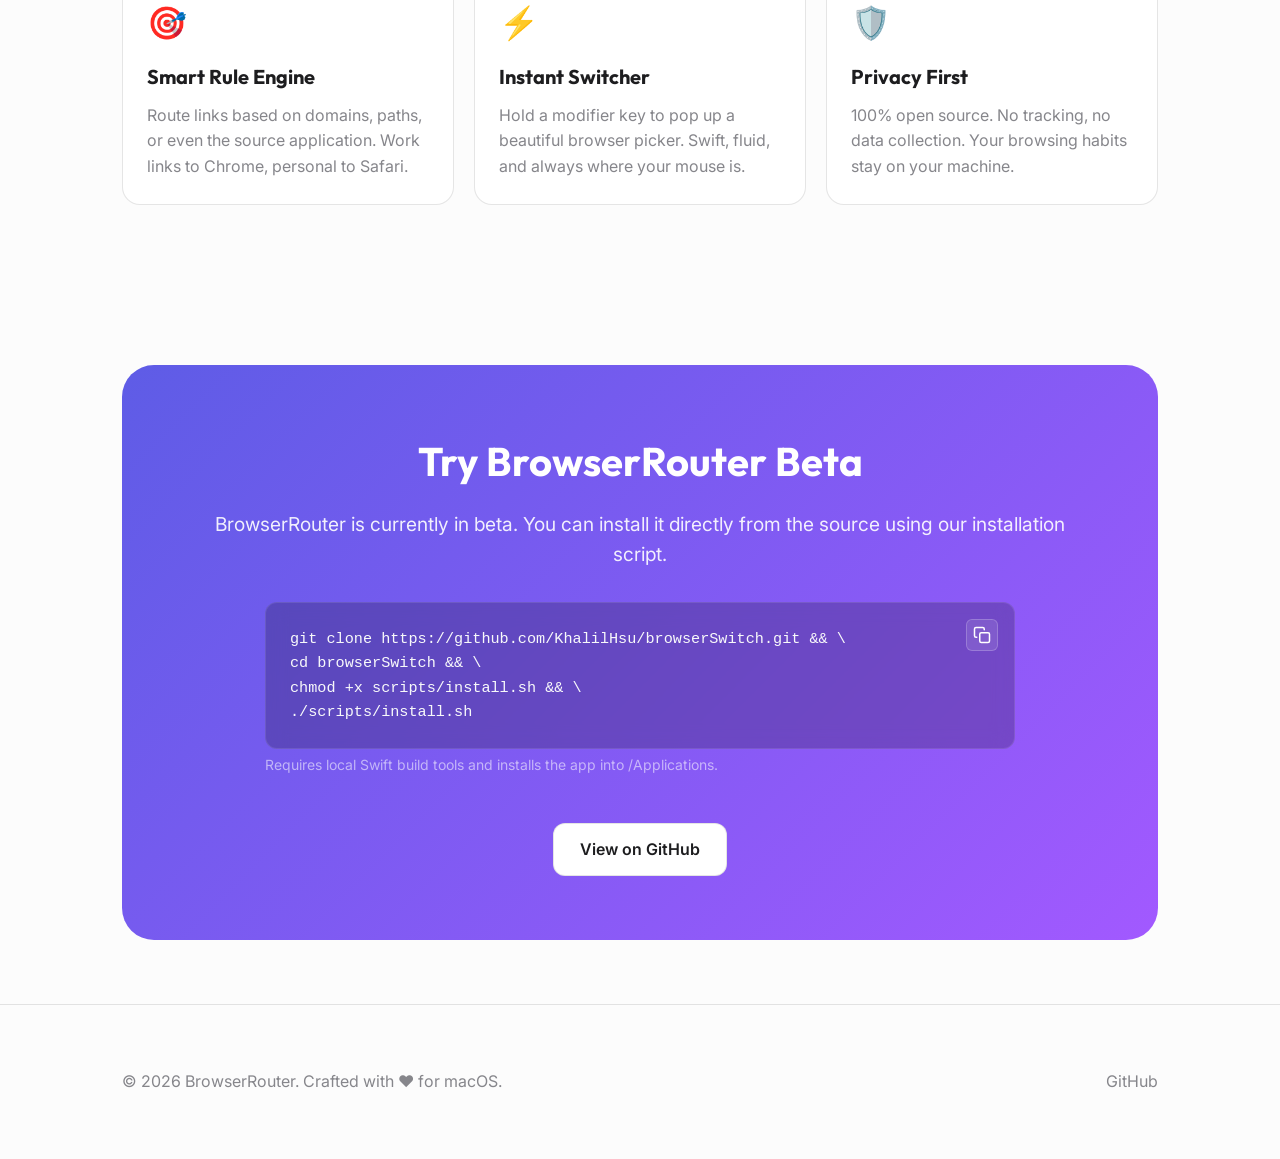
==== commit 07b6a9af: "style(website): 精简安装说明区域，优化代码块布局并更新资源版本" ====
--- a/website/index.html
+++ b/website/index.html
@@ -1,22 +1,25 @@
 <!DOCTYPE html>
 <html lang="en">
+
 <head>
     <meta charset="UTF-8">
     <meta name="viewport" content="width=device-width, initial-scale=1.0">
     <title>BrowserRouter - Route Every Link to the Right Browser on macOS</title>
-    <meta name="description" content="BrowserRouter is a local-first macOS link router that opens work, personal, OAuth, and testing links in the right browser or profile using custom rules.">
+    <meta name="description"
+        content="BrowserRouter is a local-first macOS link router that opens work, personal, OAuth, and testing links in the right browser or profile using custom rules.">
     <meta name="application-name" content="BrowserRouter">
     <meta name="apple-mobile-web-app-title" content="BrowserRouter">
     <meta name="theme-color" content="#0a0a0c">
     <meta name="robots" content="index, follow">
     <link rel="canonical" href="https://khalilhsu.github.io/browserSwitch/">
-    
+
     <!-- Open Graph / Facebook -->
     <meta property="og:type" content="website">
     <meta property="og:url" content="https://khalilhsu.github.io/browserSwitch/">
     <meta property="og:site_name" content="BrowserRouter">
     <meta property="og:title" content="BrowserRouter - Route Every Link to the Right Browser on macOS">
-    <meta property="og:description" content="A local-first macOS utility for opening links in the right browser or profile based on your rules. Built for work, personal, testing, and account-separated workflows.">
+    <meta property="og:description"
+        content="A local-first macOS utility for opening links in the right browser or profile based on your rules. Built for work, personal, testing, and account-separated workflows.">
     <meta property="og:image" content="https://khalilhsu.github.io/browserSwitch/assets/hero.jpg">
     <meta property="og:image:width" content="1024">
     <meta property="og:image:height" content="1024">
@@ -26,7 +29,8 @@
     <meta property="twitter:card" content="summary_large_image">
     <meta property="twitter:url" content="https://khalilhsu.github.io/browserSwitch/">
     <meta property="twitter:title" content="BrowserRouter - Route Every Link to the Right Browser on macOS">
-    <meta property="twitter:description" content="Open work, personal, OAuth, and testing links in the right macOS browser or profile with local custom rules.">
+    <meta property="twitter:description"
+        content="Open work, personal, OAuth, and testing links in the right macOS browser or profile with local custom rules.">
     <meta property="twitter:image" content="https://khalilhsu.github.io/browserSwitch/assets/hero.jpg">
     <meta property="twitter:image:alt" content="BrowserRouter routes links to Safari, Chrome, Firefox, and Edge.">
 
@@ -34,10 +38,11 @@
     <link rel="icon" type="image/png" href="assets/app-icon.png">
     <link rel="apple-touch-icon" href="assets/app-icon.png">
 
-    <link rel="stylesheet" href="style.css?v=23">
+    <link rel="stylesheet" href="style.css?v=24">
     <link rel="preconnect" href="https://fonts.googleapis.com">
     <link rel="preconnect" href="https://fonts.gstatic.com" crossorigin>
-    <link href="https://fonts.googleapis.com/css2?family=Inter:wght@400;600;800&family=Outfit:wght@500;700&display=swap" rel="stylesheet">
+    <link href="https://fonts.googleapis.com/css2?family=Inter:wght@400;600;800&family=Outfit:wght@500;700&display=swap"
+        rel="stylesheet">
     <script type="application/ld+json">
     {
         "@context": "https://schema.org",
@@ -53,6 +58,7 @@
     }
     </script>
 </head>
+
 <body>
     <header>
         <nav class="container">
@@ -62,8 +68,24 @@
             </div>
             <div class="nav-links">
                 <button id="theme-toggle" class="control-btn" title="Toggle Theme">
-                    <svg id="moon-icon" xmlns="http://www.w3.org/2000/svg" width="20" height="20" viewBox="0 0 24 24" fill="none" stroke="currentColor" stroke-width="2" stroke-linecap="round" stroke-linejoin="round"><path d="M21 12.79A9 9 0 1 1 11.21 3 7 7 0 0 0 21 12.79z"></path></svg>
-                    <svg id="sun-icon" xmlns="http://www.w3.org/2000/svg" width="20" height="20" viewBox="0 0 24 24" fill="none" stroke="currentColor" stroke-width="2" stroke-linecap="round" stroke-linejoin="round" style="display: none;"><circle cx="12" cy="12" r="5"></circle><line x1="12" y1="1" x2="12" y2="3"></line><line x1="12" y1="21" x2="12" y2="23"></line><line x1="4.22" y1="4.22" x2="5.64" y2="5.64"></line><line x1="18.36" y1="18.36" x2="19.78" y2="19.78"></line><line x1="1" y1="12" x2="3" y2="12"></line><line x1="21" y1="12" x2="23" y2="12"></line><line x1="4.22" y1="19.78" x2="5.64" y2="18.36"></line><line x1="18.36" y1="5.64" x2="19.78" y2="4.22"></line></svg>
+                    <svg id="moon-icon" xmlns="http://www.w3.org/2000/svg" width="20" height="20" viewBox="0 0 24 24"
+                        fill="none" stroke="currentColor" stroke-width="2" stroke-linecap="round"
+                        stroke-linejoin="round">
+                        <path d="M21 12.79A9 9 0 1 1 11.21 3 7 7 0 0 0 21 12.79z"></path>
+                    </svg>
+                    <svg id="sun-icon" xmlns="http://www.w3.org/2000/svg" width="20" height="20" viewBox="0 0 24 24"
+                        fill="none" stroke="currentColor" stroke-width="2" stroke-linecap="round"
+                        stroke-linejoin="round" style="display: none;">
+                        <circle cx="12" cy="12" r="5"></circle>
+                        <line x1="12" y1="1" x2="12" y2="3"></line>
+                        <line x1="12" y1="21" x2="12" y2="23"></line>
+                        <line x1="4.22" y1="4.22" x2="5.64" y2="5.64"></line>
+                        <line x1="18.36" y1="18.36" x2="19.78" y2="19.78"></line>
+                        <line x1="1" y1="12" x2="3" y2="12"></line>
+                        <line x1="21" y1="12" x2="23" y2="12"></line>
+                        <line x1="4.22" y1="19.78" x2="5.64" y2="18.36"></line>
+                        <line x1="18.36" y1="5.64" x2="19.78" y2="4.22"></line>
+                    </svg>
                 </button>
                 <button id="lang-toggle" class="control-btn lang-btn" title="Toggle Language">中</button>
                 <a href="https://github.com/KhalilHsu/browserSwitch" class="btn btn-secondary">GitHub</a>
@@ -74,10 +96,13 @@
     <main>
         <section class="hero container">
             <div class="hero-content">
-                <h1><span data-i18n="hero-title">Stop Switching,</span> <span class="gradient-text" data-i18n="hero-title-gradient">Start Routing.</span></h1>
-                <p class="lead" data-i18n="hero-desc">The intelligent link dispatcher for macOS. Automatically open links in the right browser or profile based on powerful, custom rules.</p>
+                <h1><span data-i18n="hero-title">Stop Switching,</span> <span class="gradient-text"
+                        data-i18n="hero-title-gradient">Start Routing.</span></h1>
+                <p class="lead" data-i18n="hero-desc">The intelligent link dispatcher for macOS. Automatically open
+                    links in the right browser or profile based on powerful, custom rules.</p>
                 <div class="hero-btns">
-                    <a href="https://github.com/KhalilHsu/browserSwitch" class="btn btn-primary" data-i18n="hero-cta">Star on GitHub</a>
+                    <a href="https://github.com/KhalilHsu/browserSwitch" class="btn btn-primary"
+                        data-i18n="hero-cta">Star on GitHub</a>
                     <span class="version-tag" data-i18n="hero-tag">Open Source · Beta · macOS 12+ · Local only</span>
                 </div>
             </div>
@@ -88,43 +113,52 @@
 
         <section class="use-cases container" aria-labelledby="use-cases-title">
             <div class="section-kicker" data-i18n="use-kicker">Built for messy everyday browsing</div>
-            <h2 id="use-cases-title" class="section-title"><span data-i18n="use-title">One Mac, many browser</span> <span class="gradient-text" data-i18n="use-title-gradient">contexts.</span></h2>
+            <h2 id="use-cases-title" class="section-title"><span data-i18n="use-title">One Mac, many browser</span>
+                <span class="gradient-text" data-i18n="use-title-gradient">contexts.</span>
+            </h2>
             <div class="use-case-grid">
                 <div class="use-case-card">
                     <span class="use-case-label" data-i18n="use1-label">Work links</span>
                     <h3 data-i18n="use1-title">Keep team tools in your work profile</h3>
-                    <p data-i18n="use1-desc">Open Slack, email, docs, and dashboards in the browser profile where your work accounts are already signed in.</p>
+                    <p data-i18n="use1-desc">Open Slack, email, docs, and dashboards in the browser profile where your
+                        work accounts are already signed in.</p>
                 </div>
                 <div class="use-case-card">
                     <span class="use-case-label" data-i18n="use2-label">Personal browsing</span>
                     <h3 data-i18n="use2-title">Separate private links from work sessions</h3>
-                    <p data-i18n="use2-desc">Send personal sites to Safari or another browser while keeping work cookies, history, and accounts isolated.</p>
+                    <p data-i18n="use2-desc">Send personal sites to Safari or another browser while keeping work
+                        cookies, history, and accounts isolated.</p>
                 </div>
                 <div class="use-case-card">
                     <span class="use-case-label" data-i18n="use3-label">Testing and OAuth</span>
                     <h3 data-i18n="use3-title">Pick the right account before a link opens</h3>
-                    <p data-i18n="use3-desc">Use the chooser shortcut for client accounts, test tenants, login flows, and links that need a deliberate destination.</p>
+                    <p data-i18n="use3-desc">Use the chooser shortcut for client accounts, test tenants, login flows,
+                        and links that need a deliberate destination.</p>
                 </div>
             </div>
         </section>
 
         <section id="features" class="features container">
-            <h2 class="section-title"><span data-i18n="feature-title">Everything you need to</span> <span class="gradient-text" data-i18n="feature-title-gradient">master your workflow.</span></h2>
+            <h2 class="section-title"><span data-i18n="feature-title">Everything you need to</span> <span
+                    class="gradient-text" data-i18n="feature-title-gradient">master your workflow.</span></h2>
             <div class="feature-grid">
                 <div class="feature-card">
                     <div class="feature-icon">🎯</div>
                     <h3 data-i18n="feat1-title">Smart Rule Engine</h3>
-                    <p data-i18n="feat1-desc">Route links based on domains, paths, or even the source application. Work links to Chrome, personal to Safari.</p>
+                    <p data-i18n="feat1-desc">Route links based on domains, paths, or even the source application. Work
+                        links to Chrome, personal to Safari.</p>
                 </div>
                 <div class="feature-card">
                     <div class="feature-icon">⚡</div>
                     <h3 data-i18n="feat2-title">Instant Switcher</h3>
-                    <p data-i18n="feat2-desc">Hold a modifier key to pop up a beautiful browser picker. Swift, fluid, and always where your mouse is.</p>
+                    <p data-i18n="feat2-desc">Hold a modifier key to pop up a beautiful browser picker. Swift, fluid,
+                        and always where your mouse is.</p>
                 </div>
                 <div class="feature-card">
                     <div class="feature-icon">🛡️</div>
                     <h3 data-i18n="feat3-title">Privacy First</h3>
-                    <p data-i18n="feat3-desc">100% open source. No tracking, no data collection. Your browsing habits stay on your machine.</p>
+                    <p data-i18n="feat3-desc">100% open source. No tracking, no data collection. Your browsing habits
+                        stay on your machine.</p>
                 </div>
             </div>
         </section>
@@ -132,31 +166,25 @@
         <section class="cta-banner container">
             <div class="cta-inner">
                 <h2 data-i18n="cta-title">Try BrowserRouter Beta</h2>
-                <p data-i18n="cta-desc">BrowserRouter is currently in beta. You can install it directly from the source using our installation script.</p>
+                <p data-i18n="cta-desc">BrowserRouter is currently in beta. You can install it directly from the source
+                    using our installation script.</p>
                 <div class="code-box">
                     <button class="copy-btn" title="Copy to clipboard" id="copy-install-cmd">
-                        <svg xmlns="http://www.w3.org/2000/svg" width="18" height="18" viewBox="0 0 24 24" fill="none" stroke="currentColor" stroke-width="2" stroke-linecap="round" stroke-linejoin="round"><rect x="9" y="9" width="13" height="13" rx="2" ry="2"></rect><path d="M5 15H4a2 2 0 0 1-2-2V4a2 2 0 0 1 2-2h9a2 2 0 0 1 2 2v1"></path></svg>
+                        <svg xmlns="http://www.w3.org/2000/svg" width="18" height="18" viewBox="0 0 24 24" fill="none"
+                            stroke="currentColor" stroke-width="2" stroke-linecap="round" stroke-linejoin="round">
+                            <rect x="9" y="9" width="13" height="13" rx="2" ry="2"></rect>
+                            <path d="M5 15H4a2 2 0 0 1-2-2V4a2 2 0 0 1 2-2h9a2 2 0 0 1 2 2v1"></path>
+                        </svg>
                     </button>
                     <code id="install-cmd">git clone https://github.com/KhalilHsu/browserSwitch.git && \
 cd browserSwitch && \
 chmod +x scripts/install.sh && \
 ./scripts/install.sh</code>
                 </div>
-                <div class="install-notes">
-                    <div class="install-note">
-                        <strong data-i18n="install1-title">Source install</strong>
-                        <span data-i18n="install1-desc">Requires local Swift build tools and installs the app into /Applications.</span>
-                    </div>
-                    <div class="install-note">
-                        <strong data-i18n="install2-title">Local configuration</strong>
-                        <span data-i18n="install2-desc">Rules and browser preferences stay in Application Support on your Mac.</span>
-                    </div>
-                    <div class="install-note">
-                        <strong data-i18n="install3-title">No telemetry</strong>
-                        <span data-i18n="install3-desc">BrowserRouter does not upload URLs or collect browsing history.</span>
-                    </div>
-                </div>
-                <a href="https://github.com/KhalilHsu/browserSwitch" class="btn btn-secondary" style="margin-top: 1rem;" data-i18n="cta-btn">View on GitHub</a>
+                <p class="install-hint" data-i18n="install1-desc">Requires local Swift build tools and installs the app
+                    into /Applications.</p>
+                <a href="https://github.com/KhalilHsu/browserSwitch" class="btn btn-secondary" style="margin-top: 1rem;"
+                    data-i18n="cta-btn">View on GitHub</a>
             </div>
         </section>
     </main>
@@ -170,6 +198,7 @@
         </div>
     </footer>
 
-    <script src="script.js?v=23"></script>
+    <script src="script.js?v=24"></script>
 </body>
-</html>
+
+</html>
--- a/website/style.css
+++ b/website/style.css
@@ -356,7 +356,7 @@
     border-radius: 12px;
     padding: 1.5rem;
     padding-right: 3.5rem;
-    margin: 0 auto 1.5rem auto;
+    margin: 0 auto 0.35rem auto;
     max-width: 750px;
     text-align: left;
     backdrop-filter: blur(10px);
@@ -404,6 +404,16 @@
     color: rgba(255, 255, 255, 0.82);
     font-size: 0.88rem;
     line-height: 1.45;
+}
+
+.cta-inner p.install-hint {
+    max-width: 750px;
+    margin: 0 auto 2rem auto;
+    text-align: left;
+    font-size: 14px;
+    color: rgba(255, 255, 255, 0.55);
+    line-height: 1.45;
+    opacity: 1;
 }
 
 .copy-btn {
